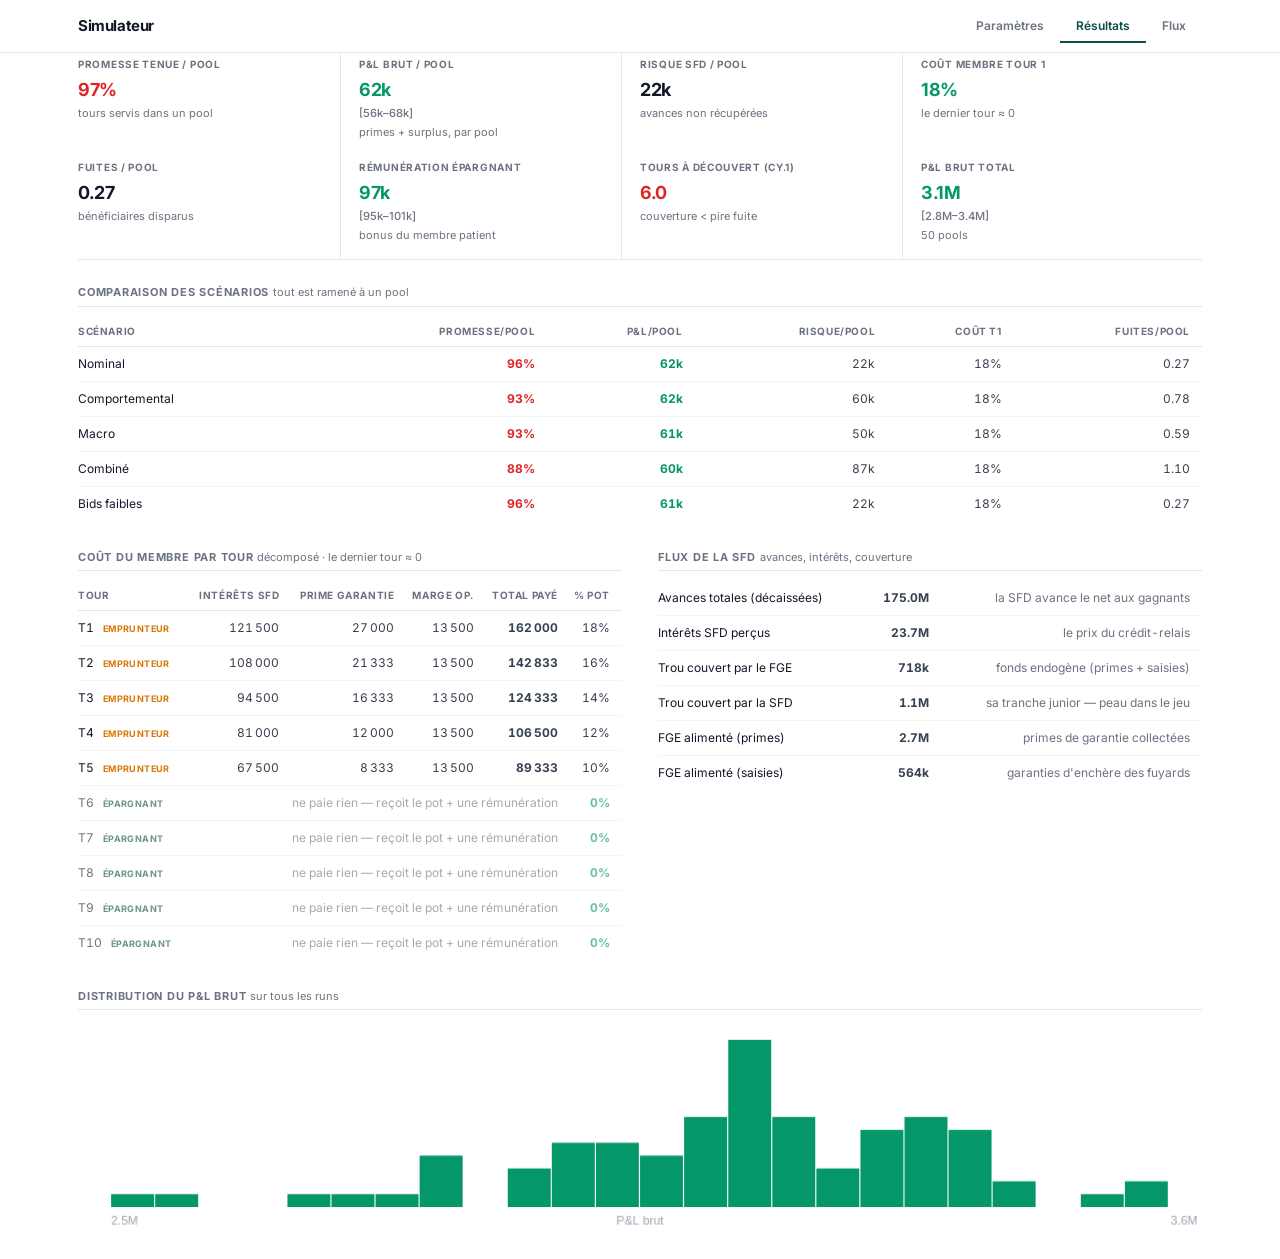
==== docs/index.html @ ab71aef8 "Filtre score cycle 1 : effet reel (reduction de fuite) + demo avec/sans Constat : le filtre par scor" ====
<!DOCTYPE html>
<html lang="fr">
<head>
<meta charset="UTF-8" />
<meta name="viewport" content="width=device-width, initial-scale=1.0" />
<title>Simulateur</title>
<link rel="stylesheet" href="styles.css" />
</head>
<body>

<nav class="topbar">
  <div class="wrap topbar-in">
    <div class="topbar-id">
      <span class="topbar-titre">Simulateur</span>
    </div>
    <div class="seg" id="ongletSeg">
      <button class="seg-btn active" data-onglet="parametres">Paramètres</button>
      <button class="seg-btn" data-onglet="resultats">Résultats</button>
      <button class="seg-btn" data-onglet="flux">Flux</button>
    </div>
  </div>
</nav>

<!-- ============ ONGLET PARAMÈTRES (tous les leviers + Lancer) ============ -->
<main id="vue-parametres">
  <section class="wrap">
    <div class="param-head">
      <div class="card preset-card">
        <div class="preset-row">
          <div>
            <h3>Scénario</h3>
            <div class="seg" id="presetSeg">
              <button class="seg-btn active" data-preset="nominal">Nominal</button>
              <button class="seg-btn" data-preset="comportemental">Stress comportemental</button>
              <button class="seg-btn" data-preset="macro">Stress macro</button>
              <button class="seg-btn" data-preset="combine">Combiné</button>
              <button class="seg-btn" data-preset="bids_faibles">Peu d'enchères</button>
            </div>
          </div>
          <div class="preset-actions">
            <label class="runs-label">Précision (runs) : <output id="o_runs"></output><input type="range" id="c_runs" min="40" max="300" step="40"></label>
            <div class="run-actions">
              <button id="btnRun" class="btn big">Lancer</button>
              <button id="btnReset" class="btn ghost">Défaut</button>
            </div>
            <span class="param-status" id="simStatus"></span>
          </div>
        </div>
      </div>
      <div id="paramGroupes" class="param-cols"></div>
    </div>
  </section>
</main>

<!-- ============ ONGLET RÉSULTATS (tous les chiffres + graphes) ============ -->
<main id="vue-resultats" hidden>
  <section class="wrap">
    <div class="kpi-grid" id="kpiGrid"></div>

    <div class="card">
      <h3>Comparaison des scénarios <span class="hint">tout est ramené à un pool</span></h3>
      <div id="tableauScen" class="table-wrap"></div>
    </div>

    <div class="grid2">
      <div class="card">
        <h3>Coût du membre par tour <span class="hint">décomposé · le dernier tour ≈ 0</span></h3>
        <div id="coutDecompo" class="table-wrap"></div>
      </div>
      <div class="card">
        <h3>Flux de la SFD <span class="hint">avances, intérêts, couverture</span></h3>
        <div id="fluxSfd" class="table-wrap"></div>
      </div>
    </div>

    <div class="card chart-card">
      <h3>Distribution du P&L brut <span class="hint">sur tous les runs</span></h3>
      <canvas id="pnlCanvas" width="1020" height="190"></canvas>
    </div>
  </section>
</main>

<!-- ============ ONGLET FLUX (déroulé des mouvements d'un pool) ============ -->
<main id="vue-flux" hidden>
  <section class="wrap">
    <div class="card chart-card">
      <h3>Pourquoi filtrer l'accès aux enchères au cycle 1</h3>
      <p class="flux-sub">Au premier cycle, le FGE part de zéro : une fuite précoce n'est presque pas couverte. Le <b>filtre par score</b> réserve les premiers tours aux meilleurs profils, qui fuient moins — on évite donc les fuites coûteuses tant que le fonds se constitue. Le graphe compare le <b>résiduel par pool</b> (perte non couverte) <b>avec</b> et <b>sans</b> filtre, à différents taux de fuite.</p>
      <canvas id="vulnCanvas" width="1020" height="220"></canvas>
      <div id="vulnLegende" class="vuln-legende"></div>
    </div>

    <div class="flux-head">
      <div>
        <h3 class="flux-titre">Déroulé d'un pool, tour par tour</h3>
        <p class="flux-sub" id="fluxResume"></p>
      </div>
      <button id="btnFluxReroll" class="btn ghost">Autre tirage</button>
    </div>
    <div id="fluxJournal"></div>
  </section>
</main>

<script type="module" src="app.js?v=20"></script>
</body>
</html>
---- docs/styles.css ----
@import url('https://fonts.googleapis.com/css2?family=Inter:wght@400;500;600;700&display=swap');
:root{
  --acc:#0f4c4a;--acc-dk:#0a3534;
  --ink:#111827;--muted:#6b7280;--line:#e5e7eb;--line-soft:#f3f4f6;
  --g300:#d1d5db;--g400:#9ca3af;--g500:#6b7280;--g600:#4b5563;--g700:#374151;
  --ok:#059669;--bad:#dc2626;--warn:#d97706;--canvas:#fafbfc;
}
*,*::before,*::after{box-sizing:border-box;margin:0;padding:0}
html{-webkit-font-smoothing:antialiased}
body{font-family:'Inter',-apple-system,BlinkMacSystemFont,system-ui,sans-serif;background:#fff;color:var(--ink);font-size:13px;line-height:1.5;min-height:100vh}
.wrap{max-width:1180px;margin:0 auto;padding:0 28px}
h1,h2,h3{line-height:1.2;font-weight:700}
a{color:var(--acc);text-decoration:none}a:hover{text-decoration:underline}
.num{font-variant-numeric:tabular-nums}
.hint{color:var(--muted);font-size:11px;font-weight:400;text-transform:none;letter-spacing:0}

/* ---- barre supérieure plate ---- */
.topbar{background:#fff;border-bottom:1px solid var(--line);position:sticky;top:0;z-index:60}
.topbar-in{display:flex;align-items:center;justify-content:space-between;gap:16px;height:52px}
.topbar-id{display:flex;align-items:baseline;gap:0}
.topbar-titre{font-size:15px;font-weight:700;letter-spacing:-.4px}

/* onglets = chips soulignés */
.seg{display:inline-flex;gap:0;align-items:flex-end}
.seg-btn{padding:8px 16px;border:none;border-bottom:2px solid transparent;background:none;font-size:12px;font-weight:600;color:var(--muted);cursor:pointer;font-family:inherit;white-space:nowrap;transition:color .15s;margin-bottom:-1px}
.seg-btn:hover{color:var(--g700)}
.seg-btn.active{color:var(--acc);border-bottom-color:var(--acc)}

section{padding:22px 28px}

/* ---- onglet Paramètres ---- */
.preset-row{display:flex;justify-content:space-between;align-items:flex-start;gap:32px;flex-wrap:wrap;padding-bottom:16px;border-bottom:1px solid var(--line);margin-bottom:18px}
.preset-row h3{font-size:10px;font-weight:700;color:var(--muted);text-transform:uppercase;letter-spacing:.07em;margin-bottom:8px}
.preset-actions{min-width:230px}
.runs-label{display:block;font-size:10px;font-weight:700;color:var(--muted);text-transform:uppercase;letter-spacing:.06em;margin-bottom:6px}
.runs-label output{font-weight:700;font-size:12px;color:var(--ink);margin-left:6px;font-variant-numeric:tabular-nums}
.runs-label input[type=range]{display:block;width:100%;accent-color:var(--acc);margin-top:4px}
.run-actions{display:flex;gap:18px;margin-top:14px}
.param-status{color:var(--muted);font-size:11px;display:block;margin-top:10px;min-height:14px}

.btn{display:inline-flex;align-items:center;padding:6px 0;border:none;background:none;font-size:12px;font-weight:700;cursor:pointer;font-family:inherit;line-height:1;border-bottom:2px solid transparent;transition:color .15s}
.btn.big{color:var(--acc);border-bottom-color:var(--acc)}
.btn.big:hover{color:var(--acc-dk);border-bottom-color:var(--acc-dk)}
.btn.ghost{color:var(--muted)}
.btn.ghost:hover{color:var(--ink)}

/* groupes de paramètres en deux colonnes, sans cartes */
.param-cols{column-count:2;column-gap:36px}
@media(max-width:820px){.param-cols{column-count:1}}
.param-groupe{break-inside:avoid;display:inline-block;width:100%;margin-bottom:22px}
.param-groupe>summary{cursor:pointer;list-style:none;display:flex;flex-direction:column;padding-bottom:6px;border-bottom:1px solid var(--line);margin-bottom:2px}
.param-groupe>summary::-webkit-details-marker{display:none}
.param-groupe>summary{font-size:10px;font-weight:700;color:var(--muted);text-transform:uppercase;letter-spacing:.07em}
.param-groupe>summary::after{content:'+';float:right;color:var(--g400);font-weight:700}
.param-groupe[open]>summary::after{content:'–'}
.grp-desc{color:var(--g500);font-size:11px;font-weight:400;text-transform:none;letter-spacing:0;margin-top:3px}
.param-row{display:grid;grid-template-columns:1fr 140px;gap:14px;align-items:center;padding:9px 0;border-bottom:1px solid var(--line-soft)}
.param-row .p-nom{font-weight:600;font-size:12px}
.param-row .p-desc{color:var(--muted);font-size:11px;margin-top:1px;line-height:1.35}
.p-ctrl{display:flex;align-items:center;gap:8px}
.p-ctrl input[type=range]{flex:1;accent-color:var(--acc);min-width:60px}
.p-val{font-weight:700;font-size:11px;text-align:right;min-width:42px;font-variant-numeric:tabular-nums}
.p-toggle{display:inline-flex;gap:12px}
.p-toggle button{border:none;background:none;padding:2px 0;font-size:11px;font-weight:600;color:var(--g400);cursor:pointer;font-family:inherit;border-bottom:2px solid transparent}
.p-toggle button.on{color:var(--acc);border-bottom-color:var(--acc)}

/* ---- onglet Résultats ---- */
/* KPI plats, séparés par des lignes verticales */
.kpi-grid{display:grid;grid-template-columns:repeat(4,1fr);gap:0;border-bottom:1px solid var(--line);margin-bottom:26px}
.kpi{padding:4px 18px 16px 0;border-right:1px solid var(--line);margin-right:18px}
.kpi:nth-child(4n){border-right:none;margin-right:0}
.kpi .lbl{font-size:10px;font-weight:700;color:var(--muted);text-transform:uppercase;letter-spacing:.07em;margin-bottom:4px}
.kpi .val{font-size:18px;font-weight:700;letter-spacing:-.3px;color:var(--ink)}
.kpi .val.ok{color:var(--ok)}.kpi .val.bad{color:var(--bad)}.kpi .val.brand{color:var(--ink)}
.kpi .val .pp{font-size:.62em;color:var(--muted);font-weight:500;display:block;margin-top:2px;letter-spacing:0}
.kpi small{color:var(--muted);font-size:11px;display:block;margin-top:2px}
@media(max-width:820px){.kpi-grid{grid-template-columns:repeat(2,1fr)}.kpi:nth-child(2n){border-right:none;margin-right:0}}

/* sections de résultats : titre plat + contenu, pas de carte */
.card{margin-bottom:30px}
.card>h3{font-size:11px;font-weight:700;color:var(--muted);text-transform:uppercase;letter-spacing:.07em;margin-bottom:10px;padding-bottom:6px;border-bottom:1px solid var(--line)}
.grid2{display:grid;grid-template-columns:1fr 1fr;gap:36px}
@media(max-width:820px){.grid2{grid-template-columns:1fr;gap:18px}}

/* tableaux plats */
.table-wrap{overflow-x:auto}
table.data{width:100%;border-collapse:collapse;font-size:12px}
table.data th{text-align:right;padding:7px 12px 7px 0;color:var(--muted);font-weight:700;font-size:10px;text-transform:uppercase;letter-spacing:.06em;border-bottom:1px solid var(--line);white-space:nowrap}
table.data th:first-child{text-align:left}
table.data td{padding:8px 12px 8px 0;text-align:right;border-bottom:1px solid var(--line-soft);color:var(--g700);font-variant-numeric:tabular-nums}
table.data td:first-child{text-align:left;color:var(--ink)}
table.data tbody tr:last-child td{border-bottom:none}
table.data td.muted{color:var(--muted)}
table.data td.g{color:var(--ok);font-weight:700}table.data td.r{color:var(--bad);font-weight:700}
table.data td.num{font-weight:600}
.tag-emp,.tag-ep{font-size:9px;padding:0 0 0 6px;font-weight:700;text-transform:uppercase;letter-spacing:.04em;vertical-align:middle}
.tag-emp{color:var(--warn)}
.tag-ep{color:var(--acc)}
.eparg-row{opacity:.6}

/* graphes : pas de fond coloré, juste le canvas */
.chart-card canvas{width:100%;height:auto;display:block;background:#fff}
.vuln-legende{display:flex;gap:18px;flex-wrap:wrap;align-items:center;color:var(--muted);font-size:11px;margin-top:12px}
.vuln-legende .lg{display:inline-flex;align-items:center;gap:6px}
.vuln-legende .sw{display:inline-block;width:12px;height:12px;border-radius:2px}
.vuln-legende .sw.line{height:3px}
.vuln-legende .lg-note{flex-basis:100%;color:var(--ink);font-size:11px;margin-top:2px}

/* ---- page Flux ---- */
.flux-head{display:flex;justify-content:space-between;align-items:flex-start;gap:24px;flex-wrap:wrap;padding-bottom:14px;border-bottom:1px solid var(--line);margin-bottom:18px}
.flux-titre{font-size:14px;font-weight:700}
.flux-sub{color:var(--muted);font-size:12px;max-width:760px;margin-top:4px}
.flux-cycle{font-size:10px;font-weight:700;color:var(--muted);text-transform:uppercase;letter-spacing:.08em;margin:22px 0 8px;padding-bottom:4px;border-bottom:1px solid var(--line)}
.flux-cycle:first-child{margin-top:0}
.flux-tour{padding:10px 0 12px;border-bottom:1px solid var(--line-soft)}
.flux-tour.a-fuite{background:#fef6f6;margin:0 -12px;padding:10px 12px 12px;border-radius:6px;border-bottom:none}
.flux-tour-hd{display:flex;align-items:baseline;gap:10px;flex-wrap:wrap;margin-bottom:6px}
.flux-t{font-weight:700;font-size:12px}
.flux-phase{font-size:9px;font-weight:700;text-transform:uppercase;letter-spacing:.05em;padding:1px 6px;border-radius:3px}
.flux-phase.ph-emp{background:#fdf0e3;color:var(--warn)}
.flux-phase.ph-ep{background:#e6f0ef;color:var(--acc)}
.flux-soldes{margin-left:auto;font-size:11px;color:var(--muted);font-variant-numeric:tabular-nums}
.flux-ligne{display:flex;align-items:baseline;gap:10px;padding:3px 0 3px 12px;font-size:12px}
.flux-acteur{flex:0 0 78px;font-size:10px;font-weight:700;text-transform:uppercase;letter-spacing:.03em;color:var(--muted)}
.flux-acteur.a-sfd{color:#1d4ed8}.flux-acteur.a-fge{color:var(--acc)}.flux-acteur.a-op{color:#7c3aed}
.flux-acteur.a-depot{color:var(--g600)}.flux-acteur.a-ep{color:#0891b2}.flux-acteur.a-mb{color:var(--g500)}
.flux-lib{flex:1;color:var(--g700)}
.flux-montant{font-weight:700;font-variant-numeric:tabular-nums;white-space:nowrap}
.flux-montant.pos{color:var(--ok)}.flux-montant.neg{color:var(--bad)}
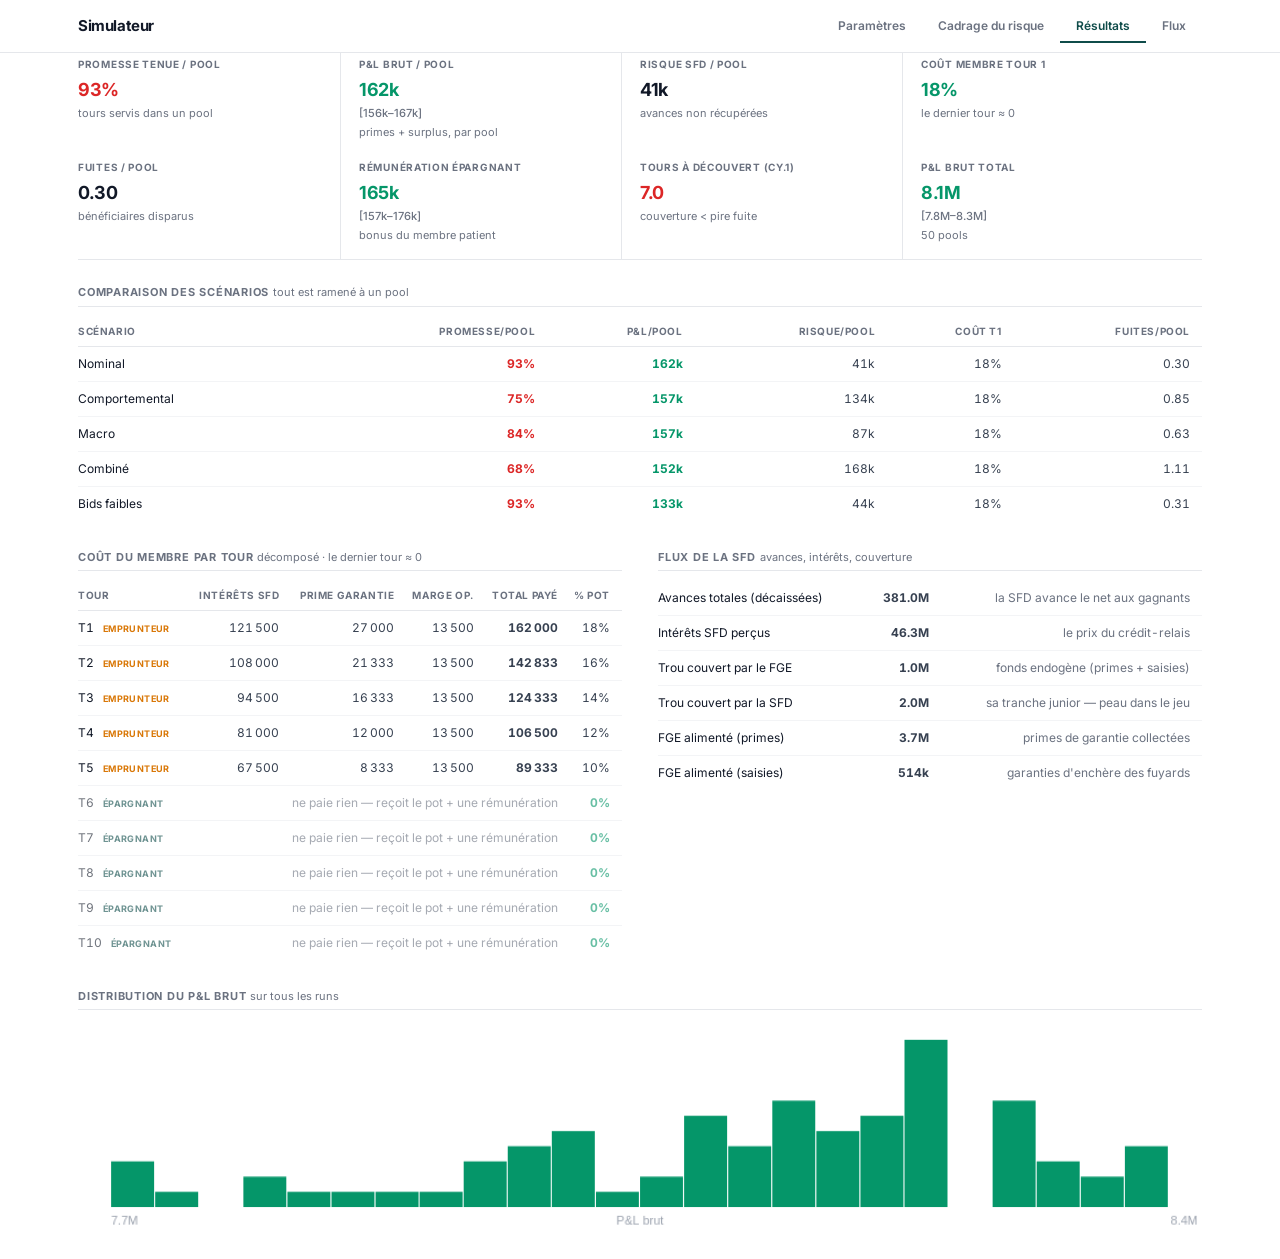
==== commit 0642584a: "Refonte risque : compte unifie, cap SFD en cotisations, page Cadrage du risque MOTEUR : - Tout le mo" ====
--- a/docs/index.html
+++ b/docs/index.html
@@ -15,6 +15,7 @@
     </div>
     <div class="seg" id="ongletSeg">
       <button class="seg-btn active" data-onglet="parametres">Paramètres</button>
+      <button class="seg-btn" data-onglet="cadrage">Cadrage du risque</button>
       <button class="seg-btn" data-onglet="resultats">Résultats</button>
       <button class="seg-btn" data-onglet="flux">Flux</button>
     </div>
@@ -48,6 +49,29 @@
         </div>
       </div>
       <div id="paramGroupes" class="param-cols"></div>
+    </div>
+  </section>
+</main>
+
+<!-- ============ ONGLET CADRAGE DU RISQUE (optimisation des paramètres) ============ -->
+<main id="vue-cadrage" hidden>
+  <section class="wrap">
+    <div class="card">
+      <h3>Cadrage du risque — paramètres soutenables</h3>
+      <p class="flux-sub">On fixe ce que la SFD accepte d'absorber (son skin in the game, en % du pot) et on cherche les paramètres de tontine soutenables : promesse maximale, sous la contrainte du <b>seuil d'usure UEMOA</b> (coût membre annualisé ≤ 24 %). Le calcul tourne par pool (Monte Carlo). On balaie la taille du pool (M), la part de profils sûrs et la durée.</p>
+      <div class="cadrage-ctrls" id="cadrageCtrls"></div>
+      <div class="run-actions"><button id="btnCadrage" class="btn big">Lancer le cadrage</button><span class="param-status" id="cadrageStatus"></span></div>
+    </div>
+
+    <div class="card chart-card">
+      <h3>Frontière : cap SFD demandé → promesse atteignable <span class="hint">meilleure config par niveau de cap</span></h3>
+      <canvas id="cadrageCanvas" width="1020" height="220"></canvas>
+      <div id="cadrageLegende" class="vuln-legende"></div>
+    </div>
+
+    <div class="card">
+      <h3>Configurations optimales <span class="hint">triées par promesse · usure respectée</span></h3>
+      <div id="cadrageTable" class="table-wrap"></div>
     </div>
   </section>
 </main>
--- a/docs/styles.css
+++ b/docs/styles.css
@@ -106,6 +106,15 @@
 .vuln-legende .sw.line{height:3px}
 .vuln-legende .lg-note{flex-basis:100%;color:var(--ink);font-size:11px;margin-top:2px}
 
+/* page Cadrage du risque */
+.cadrage-grid{display:flex;gap:18px;flex-wrap:wrap;margin:8px 0 4px}
+.cadrage-grid label{display:flex;flex-direction:column;gap:4px;font-size:10px;font-weight:700;color:var(--muted);text-transform:uppercase;letter-spacing:.05em}
+.cadrage-grid .cadrage-hint{font-weight:400;text-transform:none;letter-spacing:0;color:var(--g400);font-size:10px}
+.cadrage-grid select{font-family:inherit;font-size:12px;border:1px solid var(--line);border-radius:6px;padding:4px;color:var(--ink);background:#fff;min-width:120px}
+.cadrage-grid option{padding:2px 4px}
+.cadrage-note{color:var(--muted);font-size:11px;margin-top:8px}
+.cadrage-ctrls{margin-bottom:6px}
+
 /* ---- page Flux ---- */
 .flux-head{display:flex;justify-content:space-between;align-items:flex-start;gap:24px;flex-wrap:wrap;padding-bottom:14px;border-bottom:1px solid var(--line);margin-bottom:18px}
 .flux-titre{font-size:14px;font-weight:700}
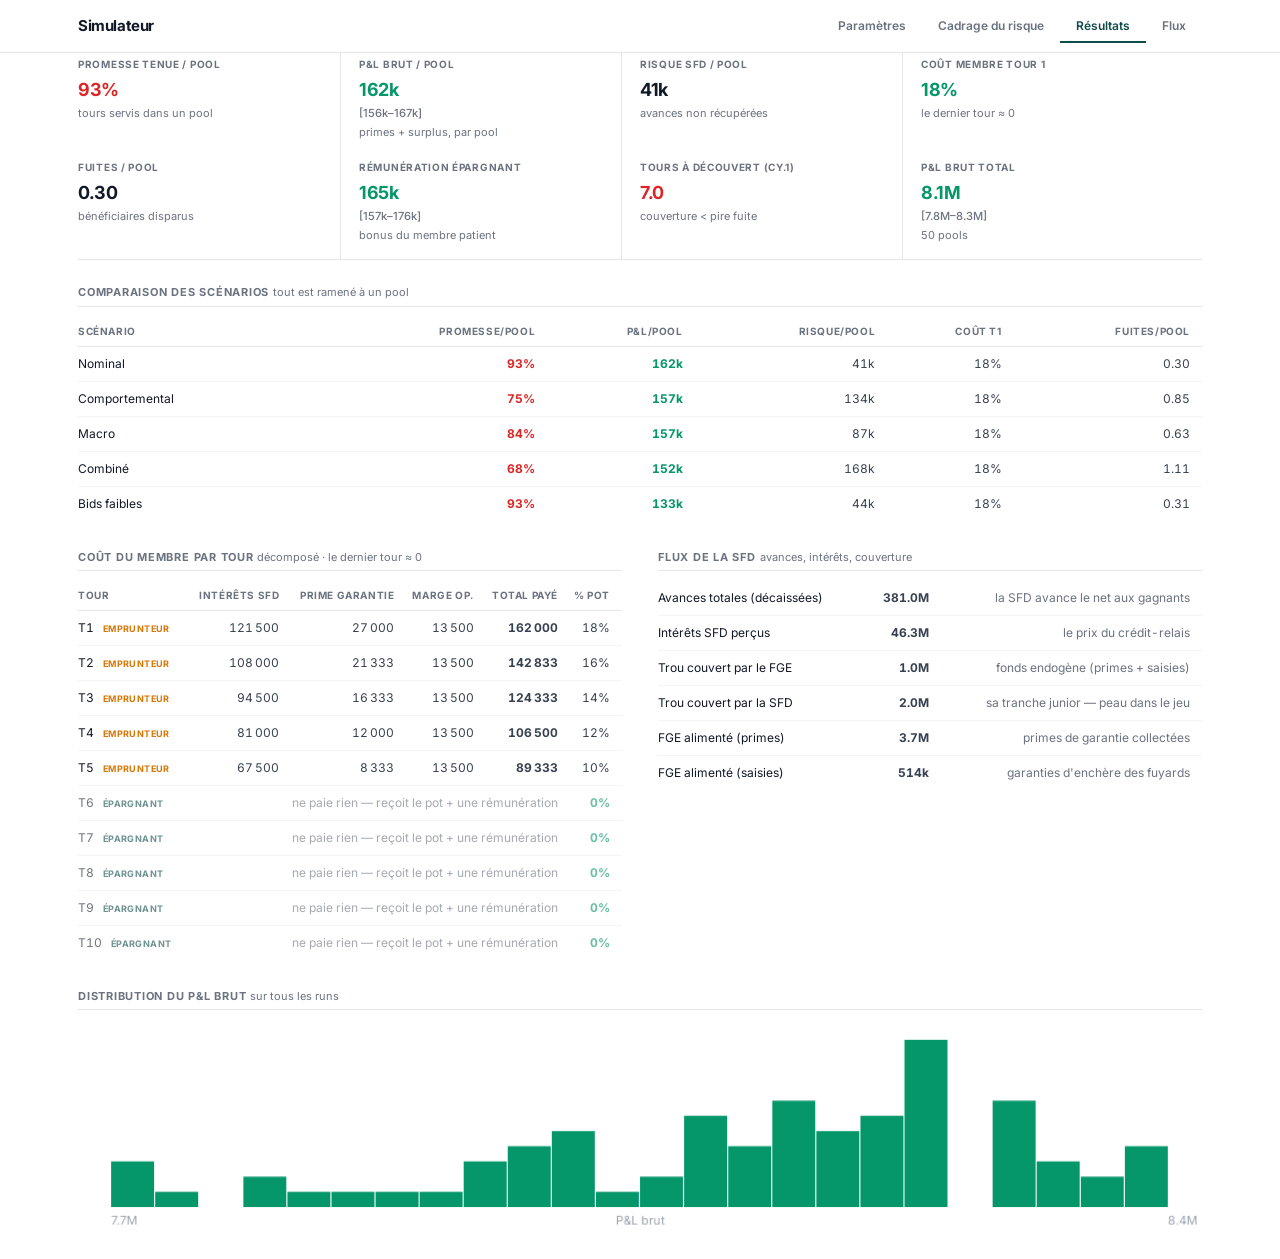
==== commit 257fdc48: "Reorg : Structure du cercle + lancement -> page Cadrage du risque - La page Paramètres ne garde que " ====
--- a/docs/index.html
+++ b/docs/index.html
@@ -22,38 +22,15 @@
   </div>
 </nav>
 
-<!-- ============ ONGLET PARAMÈTRES (tous les leviers + Lancer) ============ -->
+<!-- ============ ONGLET PARAMÈTRES (comportement, stress, profils, couverture) ============ -->
 <main id="vue-parametres">
   <section class="wrap">
-    <div class="param-head">
-      <div class="card preset-card">
-        <div class="preset-row">
-          <div>
-            <h3>Scénario</h3>
-            <div class="seg" id="presetSeg">
-              <button class="seg-btn active" data-preset="nominal">Nominal</button>
-              <button class="seg-btn" data-preset="comportemental">Stress comportemental</button>
-              <button class="seg-btn" data-preset="macro">Stress macro</button>
-              <button class="seg-btn" data-preset="combine">Combiné</button>
-              <button class="seg-btn" data-preset="bids_faibles">Peu d'enchères</button>
-            </div>
-          </div>
-          <div class="preset-actions">
-            <label class="runs-label">Précision (runs) : <output id="o_runs"></output><input type="range" id="c_runs" min="40" max="300" step="40"></label>
-            <div class="run-actions">
-              <button id="btnRun" class="btn big">Lancer</button>
-              <button id="btnReset" class="btn ghost">Défaut</button>
-            </div>
-            <span class="param-status" id="simStatus"></span>
-          </div>
-        </div>
-      </div>
-      <div id="paramGroupes" class="param-cols"></div>
-    </div>
+    <p class="flux-sub" style="margin-bottom:14px">Les leviers de comportement, de stress et de couverture. La structure du cercle (taille, cotisation, durée) et le lancement se règlent dans l'onglet <b>Cadrage du risque</b>.</p>
+    <div id="paramGroupes" class="param-cols"></div>
   </section>
 </main>
 
-<!-- ============ ONGLET CADRAGE DU RISQUE (optimisation des paramètres) ============ -->
+<!-- ============ ONGLET CADRAGE DU RISQUE (structure + optimisation + lancement) ============ -->
 <main id="vue-cadrage" hidden>
   <section class="wrap">
     <div class="card">
@@ -72,6 +49,32 @@
     <div class="card">
       <h3>Configurations optimales <span class="hint">triées par promesse · usure respectée</span></h3>
       <div id="cadrageTable" class="table-wrap"></div>
+    </div>
+
+    <!-- structure retenue + lancement de la simulation détaillée -->
+    <div class="card">
+      <h3>Structure retenue & lancement <span class="hint">réglez puis lancez pour voir les résultats détaillés</span></h3>
+      <div id="paramStructure" class="param-cols"></div>
+      <div class="preset-row" style="margin-top:14px">
+        <div>
+          <h3>Scénario</h3>
+          <div class="seg" id="presetSeg">
+            <button class="seg-btn active" data-preset="nominal">Nominal</button>
+            <button class="seg-btn" data-preset="comportemental">Stress comportemental</button>
+            <button class="seg-btn" data-preset="macro">Stress macro</button>
+            <button class="seg-btn" data-preset="combine">Combiné</button>
+            <button class="seg-btn" data-preset="bids_faibles">Peu d'enchères</button>
+          </div>
+        </div>
+        <div class="preset-actions">
+          <label class="runs-label">Précision (runs) : <output id="o_runs"></output><input type="range" id="c_runs" min="40" max="300" step="40"></label>
+          <div class="run-actions">
+            <button id="btnRun" class="btn big">Lancer la simulation</button>
+            <button id="btnReset" class="btn ghost">Défaut</button>
+          </div>
+          <span class="param-status" id="simStatus"></span>
+        </div>
+      </div>
     </div>
   </section>
 </main>
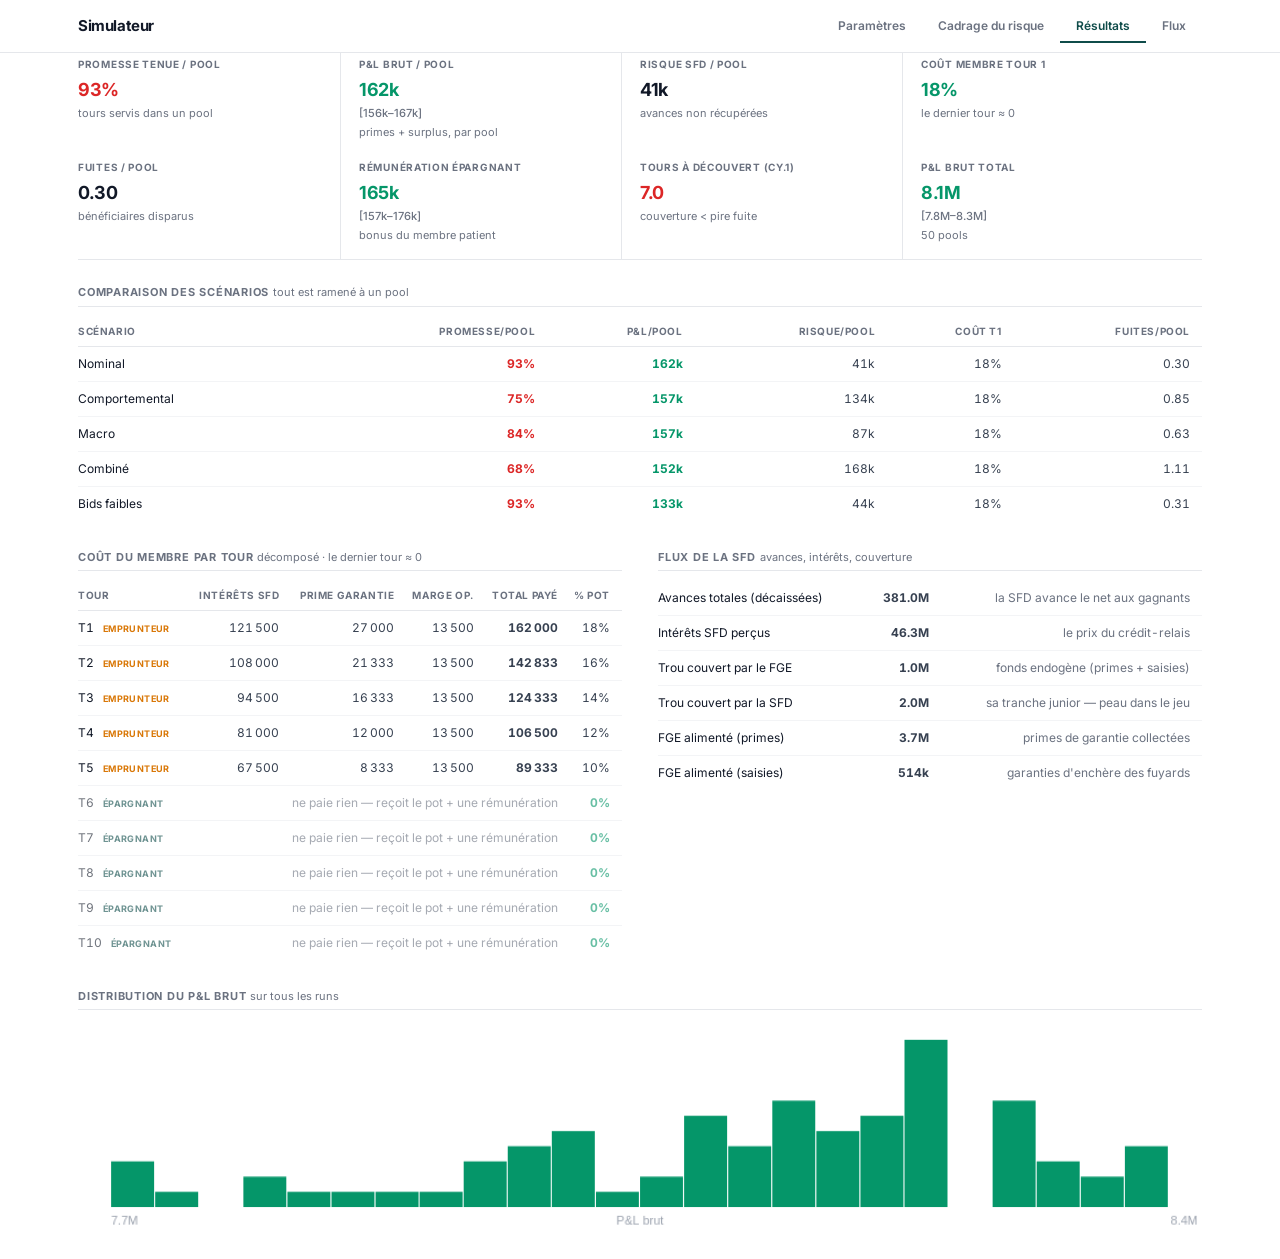
==== commit c20f7141: "Page Cadrage : vrai optimiseur multi-leviers à bandes min-max - Chaque levier (cap SFD, M, durée, pa" ====
--- a/docs/index.html
+++ b/docs/index.html
@@ -34,20 +34,30 @@
 <main id="vue-cadrage" hidden>
   <section class="wrap">
     <div class="card">
-      <h3>Cadrage du risque — paramètres soutenables</h3>
-      <p class="flux-sub">On fixe ce que la SFD accepte d'absorber (son skin in the game, en % du pot) et on cherche les paramètres de tontine soutenables : promesse maximale, sous la contrainte du <b>seuil d'usure UEMOA</b> (coût membre annualisé ≤ 24 %). Le calcul tourne par pool (Monte Carlo). On balaie la taille du pool (M), la part de profils sûrs et la durée.</p>
-      <div class="cadrage-ctrls" id="cadrageCtrls"></div>
-      <div class="run-actions"><button id="btnCadrage" class="btn big">Lancer le cadrage</button><span class="param-status" id="cadrageStatus"></span></div>
+      <h3>Cadrage du risque — optimisation</h3>
+      <p class="flux-sub">Définissez une <b>plage</b> à explorer pour chaque levier (min–max). L'optimiseur balaie toutes les combinaisons (Monte Carlo, par pool) et cherche celles qui <b>respectent le cap SFD</b> et le <b>seuil d'usure UEMOA</b> (≤ 24 %). Il en ressort la meilleure structure (M, cotisation, durée, profils) et la promesse atteinte — et, pour une promesse cible, le cap minimal nécessaire.</p>
+      <div id="cadrageBandes" class="cadrage-bandes"></div>
+      <div class="run-actions"><button id="btnCadrage" class="btn big">Lancer l'optimisation</button><button id="btnCadrageReset" class="btn ghost">Plages par défaut</button><span class="param-status" id="cadrageStatus"></span></div>
+    </div>
+
+    <div class="card" id="cadrageGagnanteCard" hidden>
+      <h3>Meilleure configuration <span class="hint">promesse maximale sous contraintes</span></h3>
+      <div id="cadrageGagnante" class="cadrage-gagnante"></div>
+      <div class="cadrage-cible">
+        <label>Promesse cible : <output id="cibleOut">95%</output>
+          <input type="range" id="cibleSlider" min="0.80" max="1" step="0.01" value="0.95"></label>
+        <div id="cadrageCible" class="cadrage-cible-res"></div>
+      </div>
     </div>
 
     <div class="card chart-card">
-      <h3>Frontière : cap SFD demandé → promesse atteignable <span class="hint">meilleure config par niveau de cap</span></h3>
+      <h3>Frontière : cap SFD → promesse atteignable <span class="hint">meilleure config par niveau de cap</span></h3>
       <canvas id="cadrageCanvas" width="1020" height="220"></canvas>
       <div id="cadrageLegende" class="vuln-legende"></div>
     </div>
 
     <div class="card">
-      <h3>Configurations optimales <span class="hint">triées par promesse · usure respectée</span></h3>
+      <h3>Configurations explorées <span class="hint">top 12 · usure respectée</span></h3>
       <div id="cadrageTable" class="table-wrap"></div>
     </div>
 
--- a/docs/styles.css
+++ b/docs/styles.css
@@ -106,14 +106,34 @@
 .vuln-legende .sw.line{height:3px}
 .vuln-legende .lg-note{flex-basis:100%;color:var(--ink);font-size:11px;margin-top:2px}
 
-/* page Cadrage du risque */
-.cadrage-grid{display:flex;gap:18px;flex-wrap:wrap;margin:8px 0 4px}
-.cadrage-grid label{display:flex;flex-direction:column;gap:4px;font-size:10px;font-weight:700;color:var(--muted);text-transform:uppercase;letter-spacing:.05em}
-.cadrage-grid .cadrage-hint{font-weight:400;text-transform:none;letter-spacing:0;color:var(--g400);font-size:10px}
-.cadrage-grid select{font-family:inherit;font-size:12px;border:1px solid var(--line);border-radius:6px;padding:4px;color:var(--ink);background:#fff;min-width:120px}
-.cadrage-grid option{padding:2px 4px}
-.cadrage-note{color:var(--muted);font-size:11px;margin-top:8px}
-.cadrage-ctrls{margin-bottom:6px}
+/* page Cadrage du risque — bandes min–max (double curseur) */
+.cadrage-bandes{display:grid;grid-template-columns:1fr 1fr;gap:14px 36px;margin:6px 0 14px}
+@media(max-width:820px){.cadrage-bandes{grid-template-columns:1fr}}
+.bande-tete{display:flex;align-items:baseline;gap:8px;margin-bottom:6px}
+.bande-nom{font-size:12px;font-weight:600;color:var(--ink)}
+.bande-hint{font-size:10px;color:var(--g400)}
+.bande-val{margin-left:auto;font-size:11px;font-weight:700;color:var(--acc);font-variant-numeric:tabular-nums}
+.bande-rail{position:relative;height:22px}
+.bande-rail input[type=range]{position:absolute;top:0;left:0;width:100%;margin:0;background:none;pointer-events:none;-webkit-appearance:none;appearance:none;height:22px}
+.bande-rail input[type=range]::-webkit-slider-runnable-track{height:3px;background:var(--line);border-radius:2px}
+.bande-rail input[type=range]::-moz-range-track{height:3px;background:var(--line);border-radius:2px}
+.bande-rail input[type=range]::-webkit-slider-thumb{-webkit-appearance:none;pointer-events:auto;width:14px;height:14px;border-radius:50%;background:var(--acc);border:2px solid #fff;box-shadow:0 0 0 1px var(--acc);margin-top:-6px;cursor:pointer}
+.bande-rail input[type=range]::-moz-range-thumb{pointer-events:auto;width:14px;height:14px;border-radius:50%;background:var(--acc);border:2px solid #fff;cursor:pointer}
+
+/* encart meilleure config + lecture inverse */
+.cadrage-gagnante,.cadrage-cible-res{margin-top:4px}
+.cfg-titre{font-size:11px;font-weight:700;color:var(--muted);text-transform:uppercase;letter-spacing:.06em;margin-bottom:8px}
+.cfg-grid{display:grid;grid-template-columns:repeat(6,1fr);gap:0;border-top:1px solid var(--line)}
+@media(max-width:820px){.cfg-grid{grid-template-columns:repeat(3,1fr)}}
+.cfg-kpi{padding:8px 14px 8px 0;border-right:1px solid var(--line);margin-right:14px}
+.cfg-kpi:last-child{border-right:none}
+.cfg-kpi .lbl{display:block;font-size:10px;font-weight:700;color:var(--muted);text-transform:uppercase;letter-spacing:.05em}
+.cfg-kpi .val{font-size:16px;font-weight:700;color:var(--ink)}
+.cfg-kpi .val.ok{color:var(--ok)}.cfg-kpi .val.bad{color:var(--bad)}
+.cadrage-cible{margin-top:18px;padding-top:14px;border-top:1px solid var(--line)}
+.cadrage-cible>label{display:block;font-size:10px;font-weight:700;color:var(--muted);text-transform:uppercase;letter-spacing:.05em;margin-bottom:8px}
+.cadrage-cible output{color:var(--acc);font-size:12px;margin-left:6px}
+.cadrage-cible input[type=range]{width:100%;max-width:320px;accent-color:var(--acc);display:block;margin-top:4px}
 
 /* ---- page Flux ---- */
 .flux-head{display:flex;justify-content:space-between;align-items:flex-start;gap:24px;flex-wrap:wrap;padding-bottom:14px;border-bottom:1px solid var(--line);margin-bottom:18px}
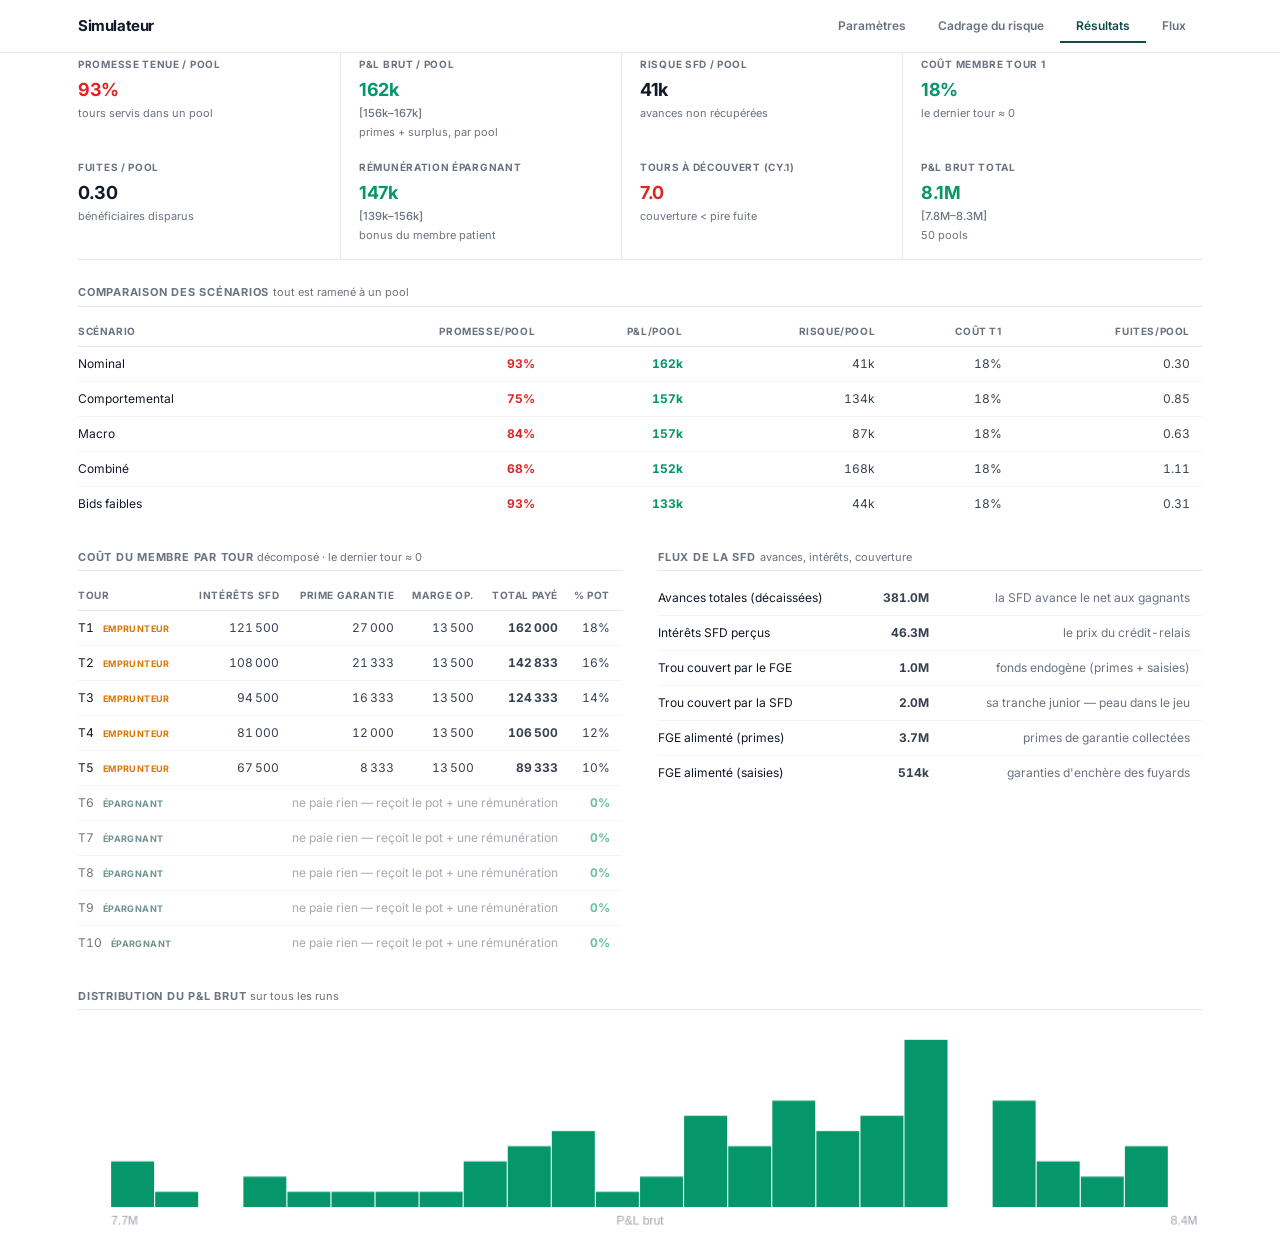
==== commit f07de427: "Cadrage : objectif = minimiser la perte seche (residuel) a promesse cible tenue - Le cap SFD (15% du" ====
--- a/docs/index.html
+++ b/docs/index.html
@@ -41,7 +41,7 @@
     </div>
 
     <div class="card" id="cadrageGagnanteCard" hidden>
-      <h3>Meilleure configuration <span class="hint">promesse maximale sous contraintes</span></h3>
+      <h3>Configuration optimale <span class="hint">perte sèche minimale, à promesse cible tenue</span></h3>
       <div id="cadrageGagnante" class="cadrage-gagnante"></div>
       <div class="cadrage-cible">
         <label>Promesse cible : <output id="cibleOut">95%</output>
@@ -57,7 +57,7 @@
     </div>
 
     <div class="card">
-      <h3>Configurations explorées <span class="hint">top 12 · usure respectée</span></h3>
+      <h3>Configurations explorées <span class="hint">top 12 par perte sèche · usure respectée</span></h3>
       <div id="cadrageTable" class="table-wrap"></div>
     </div>
 
--- a/docs/styles.css
+++ b/docs/styles.css
@@ -123,8 +123,8 @@
 /* encart meilleure config + lecture inverse */
 .cadrage-gagnante,.cadrage-cible-res{margin-top:4px}
 .cfg-titre{font-size:11px;font-weight:700;color:var(--muted);text-transform:uppercase;letter-spacing:.06em;margin-bottom:8px}
-.cfg-grid{display:grid;grid-template-columns:repeat(6,1fr);gap:0;border-top:1px solid var(--line)}
-@media(max-width:820px){.cfg-grid{grid-template-columns:repeat(3,1fr)}}
+.cfg-grid{display:grid;grid-template-columns:repeat(8,1fr);gap:0;border-top:1px solid var(--line)}
+@media(max-width:820px){.cfg-grid{grid-template-columns:repeat(4,1fr)}}
 .cfg-kpi{padding:8px 14px 8px 0;border-right:1px solid var(--line);margin-right:14px}
 .cfg-kpi:last-child{border-right:none}
 .cfg-kpi .lbl{display:block;font-size:10px;font-weight:700;color:var(--muted);text-transform:uppercase;letter-spacing:.05em}
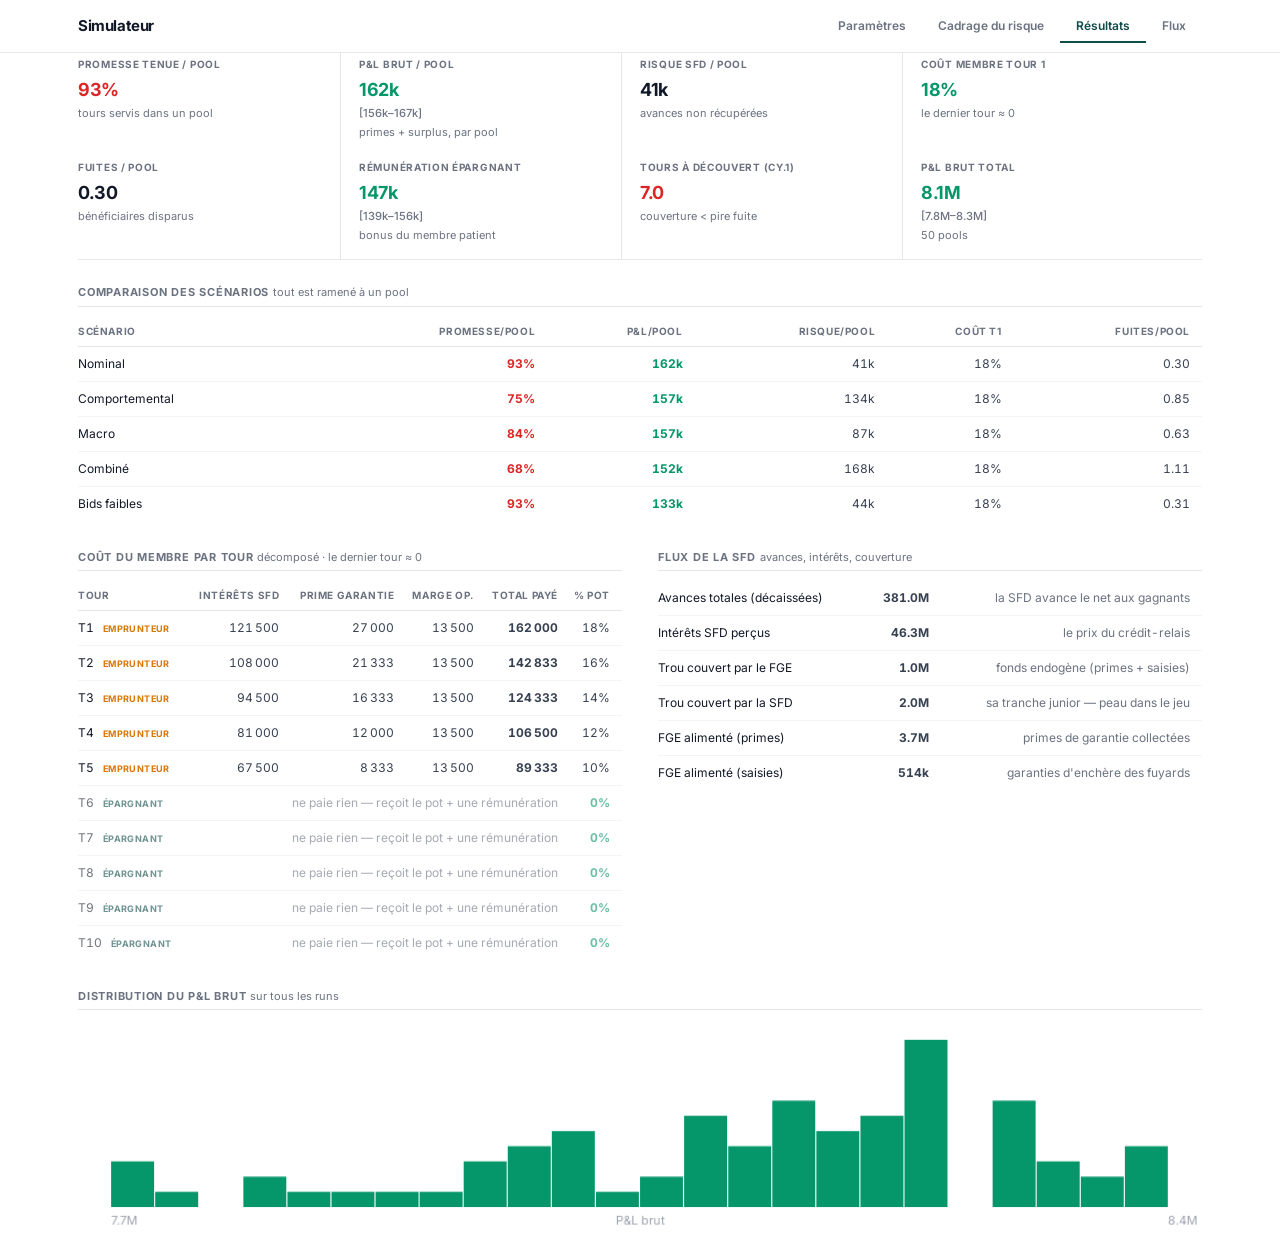
==== commit d31818b7: "Cadrage : lecture inversee (resoudre un levier) + tableau croise c x M - Selecteur 'resoudre pour : " ====
--- a/docs/index.html
+++ b/docs/index.html
@@ -50,10 +50,22 @@
       </div>
     </div>
 
-    <div class="card chart-card">
-      <h3>Frontière : cap SFD → promesse atteignable <span class="hint">meilleure config par niveau de cap</span></h3>
-      <canvas id="cadrageCanvas" width="1020" height="220"></canvas>
-      <div id="cadrageLegende" class="vuln-legende"></div>
+    <!-- LECTURE INVERSÉE : on fixe 2 leviers, l'optimiseur résout le 3e -->
+    <div class="card" id="cadrageResoudreCard" hidden>
+      <h3>Résoudre un levier <span class="hint">fixez les autres, on calcule l'optimal</span></h3>
+      <div class="resoudre-ctrls">
+        <label>Résoudre pour
+          <select id="res_levier"><option value="cs">Cotisation (c)</option><option value="Ms">Taille (M)</option><option value="durees">Durée</option></select></label>
+        <label>Taille M <span id="res_M_wrap"><input type="range" id="res_M" min="4" max="20" step="1" value="10"><output id="res_M_out">10</output></span></label>
+        <label>Cotisation <span id="res_c_wrap"><input type="range" id="res_c" min="1" max="100000" step="1" value="25000"><output id="res_c_out">25k</output></span></label>
+        <label>Durée <span id="res_d_wrap"><input type="range" id="res_d" min="1" max="4" step="1" value="2"><output id="res_d_out">2</output></span></label>
+      </div>
+      <div id="cadrageResoudre" class="cadrage-gagnante"></div>
+    </div>
+
+    <div class="card">
+      <h3>Tableau croisé c × M <span class="hint">promesse par couple, au cap choisi · grisé = usure dépassée</span></h3>
+      <div id="cadrageCroise" class="table-wrap"></div>
     </div>
 
     <div class="card">
--- a/docs/styles.css
+++ b/docs/styles.css
@@ -135,6 +135,23 @@
 .cadrage-cible output{color:var(--acc);font-size:12px;margin-left:6px}
 .cadrage-cible input[type=range]{width:100%;max-width:320px;accent-color:var(--acc);display:block;margin-top:4px}
 
+/* lecture inversée (résoudre un levier) */
+.resoudre-ctrls{display:flex;gap:24px;flex-wrap:wrap;align-items:flex-end;margin-bottom:14px}
+.resoudre-ctrls label{display:flex;flex-direction:column;gap:4px;font-size:10px;font-weight:700;color:var(--muted);text-transform:uppercase;letter-spacing:.05em}
+.resoudre-ctrls select{font-family:inherit;font-size:12px;border:1px solid var(--line);border-radius:6px;padding:5px;background:#fff;color:var(--ink)}
+.resoudre-ctrls input[type=range]{accent-color:var(--acc);vertical-align:middle;width:120px}
+.resoudre-ctrls output{font-weight:700;font-size:12px;color:var(--acc);margin-left:6px;font-variant-numeric:tabular-nums}
+.resoudre-reponse{font-size:14px;margin-bottom:10px}.resoudre-reponse b{color:var(--acc)}
+
+/* tableau croisé c × M */
+table.croise{font-size:12px}
+table.croise th{text-align:center;padding:6px 10px;font-size:10px}
+table.croise th:first-child,table.croise td:first-child{text-align:left;color:var(--muted);font-weight:700;font-variant-numeric:tabular-nums}
+table.croise td{text-align:center;padding:0}
+table.croise td.cx{font-weight:700;font-variant-numeric:tabular-nums;color:#fff;cursor:default}
+.cx-ok{background:#059669}.cx-moy{background:#f59e0b}.cx-bas{background:#dc2626}
+.cx-gris{background:var(--line-soft);color:var(--g400);font-weight:400}
+
 /* ---- page Flux ---- */
 .flux-head{display:flex;justify-content:space-between;align-items:flex-start;gap:24px;flex-wrap:wrap;padding-bottom:14px;border-bottom:1px solid var(--line);margin-bottom:18px}
 .flux-titre{font-size:14px;font-weight:700}
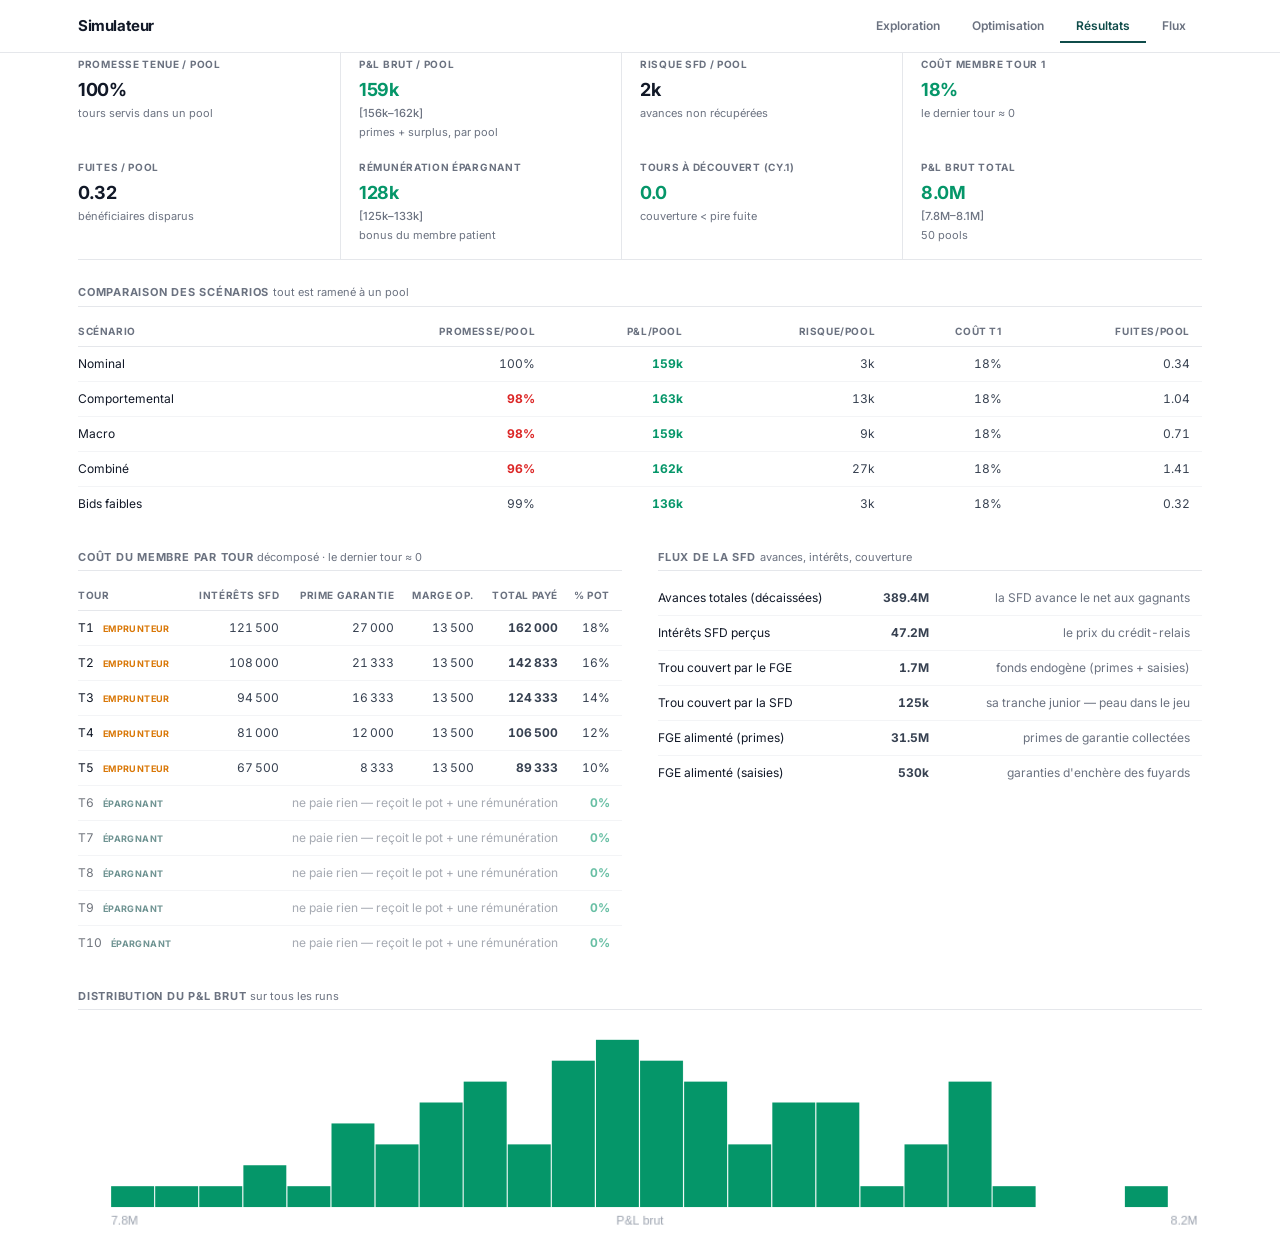
==== commit d174f833: "UI deux modes : Exploration (manuel + garde-fous) + Optimisation (par segment) + pont MOTEUR (deja e" ====
--- a/docs/index.html
+++ b/docs/index.html
@@ -14,70 +14,27 @@
       <span class="topbar-titre">Simulateur</span>
     </div>
     <div class="seg" id="ongletSeg">
-      <button class="seg-btn active" data-onglet="parametres">Paramètres</button>
-      <button class="seg-btn" data-onglet="cadrage">Cadrage du risque</button>
+      <button class="seg-btn active" data-onglet="parametres">Exploration</button>
+      <button class="seg-btn" data-onglet="cadrage">Optimisation</button>
       <button class="seg-btn" data-onglet="resultats">Résultats</button>
       <button class="seg-btn" data-onglet="flux">Flux</button>
     </div>
   </div>
 </nav>
 
-<!-- ============ ONGLET PARAMÈTRES (comportement, stress, profils, couverture) ============ -->
+<!-- ============ ONGLET EXPLORATION (tous les leviers libres + lancement) ============ -->
 <main id="vue-parametres">
   <section class="wrap">
-    <p class="flux-sub" style="margin-bottom:14px">Les leviers de comportement, de stress et de couverture. La structure du cercle (taille, cotisation, durée) et le lancement se règlent dans l'onglet <b>Cadrage du risque</b>.</p>
+    <div id="exploBandeau" class="explo-bandeau" hidden>
+      <span id="exploBandeauTxt"></span>
+      <button id="exploBandeauX" class="explo-bandeau-x" title="Fermer">×</button>
+    </div>
+    <p class="flux-sub" style="margin-bottom:14px">Réglez librement chaque levier (structure, comportement, stress, couverture), puis lancez la simulation. Tous les paramètres sont des entrées libres — pour une recherche automatique de la meilleure structure par segment, voyez l'onglet <b>Optimisation</b>.</p>
     <div id="paramGroupes" class="param-cols"></div>
-  </section>
-</main>
 
-<!-- ============ ONGLET CADRAGE DU RISQUE (structure + optimisation + lancement) ============ -->
-<main id="vue-cadrage" hidden>
-  <section class="wrap">
-    <div class="card">
-      <h3>Cadrage du risque — optimisation</h3>
-      <p class="flux-sub">Définissez une <b>plage</b> à explorer pour chaque levier (min–max). L'optimiseur balaie toutes les combinaisons (Monte Carlo, par pool) et cherche celles qui <b>respectent le cap SFD</b> et le <b>seuil d'usure UEMOA</b> (≤ 24 %). Il en ressort la meilleure structure (M, cotisation, durée, profils) et la promesse atteinte — et, pour une promesse cible, le cap minimal nécessaire.</p>
-      <div id="cadrageBandes" class="cadrage-bandes"></div>
-      <div class="run-actions"><button id="btnCadrage" class="btn big">Lancer l'optimisation</button><button id="btnCadrageReset" class="btn ghost">Plages par défaut</button><span class="param-status" id="cadrageStatus"></span></div>
-    </div>
-
-    <div class="card" id="cadrageGagnanteCard" hidden>
-      <h3>Configuration optimale <span class="hint">perte sèche minimale, à promesse cible tenue</span></h3>
-      <div id="cadrageGagnante" class="cadrage-gagnante"></div>
-      <div class="cadrage-cible">
-        <label>Promesse cible : <output id="cibleOut">95%</output>
-          <input type="range" id="cibleSlider" min="0.80" max="1" step="0.01" value="0.95"></label>
-        <div id="cadrageCible" class="cadrage-cible-res"></div>
-      </div>
-    </div>
-
-    <!-- LECTURE INVERSÉE : on fixe 2 leviers, l'optimiseur résout le 3e -->
-    <div class="card" id="cadrageResoudreCard" hidden>
-      <h3>Résoudre un levier <span class="hint">fixez les autres, on calcule l'optimal</span></h3>
-      <div class="resoudre-ctrls">
-        <label>Résoudre pour
-          <select id="res_levier"><option value="cs">Cotisation (c)</option><option value="Ms">Taille (M)</option><option value="durees">Durée</option></select></label>
-        <label>Taille M <span id="res_M_wrap"><input type="range" id="res_M" min="4" max="20" step="1" value="10"><output id="res_M_out">10</output></span></label>
-        <label>Cotisation <span id="res_c_wrap"><input type="range" id="res_c" min="1" max="100000" step="1" value="25000"><output id="res_c_out">25k</output></span></label>
-        <label>Durée <span id="res_d_wrap"><input type="range" id="res_d" min="1" max="4" step="1" value="2"><output id="res_d_out">2</output></span></label>
-      </div>
-      <div id="cadrageResoudre" class="cadrage-gagnante"></div>
-    </div>
-
-    <div class="card">
-      <h3>Tableau croisé c × M <span class="hint">promesse par couple, au cap choisi · grisé = usure dépassée</span></h3>
-      <div id="cadrageCroise" class="table-wrap"></div>
-    </div>
-
-    <div class="card">
-      <h3>Configurations explorées <span class="hint">top 12 par perte sèche · usure respectée</span></h3>
-      <div id="cadrageTable" class="table-wrap"></div>
-    </div>
-
-    <!-- structure retenue + lancement de la simulation détaillée -->
-    <div class="card">
-      <h3>Structure retenue & lancement <span class="hint">réglez puis lancez pour voir les résultats détaillés</span></h3>
-      <div id="paramStructure" class="param-cols"></div>
-      <div class="preset-row" style="margin-top:14px">
+    <div class="card" style="margin-top:24px">
+      <h3>Lancement <span class="hint">choisissez un scénario de stress, réglez la précision, puis lancez</span></h3>
+      <div class="preset-row" style="margin-top:4px">
         <div>
           <h3>Scénario</h3>
           <div class="seg" id="presetSeg">
@@ -97,7 +54,25 @@
           <span class="param-status" id="simStatus"></span>
         </div>
       </div>
+      <div id="exploGardeFous" class="garde-fous" hidden></div>
     </div>
+  </section>
+</main>
+
+<!-- ============ ONGLET OPTIMISATION (recherche de la config optimale par segment) ============ -->
+<main id="vue-cadrage" hidden>
+  <section class="wrap">
+    <div class="card">
+      <h3>Optimisation par segment</h3>
+      <p class="flux-sub">Pour chaque <b>segment</b> de population (caractérisé par son taux de fuite), l'optimiseur balaie une grille de structures (taille M, décalage x, durée, sévérité du scoring) et retient celle qui <b>maximise le P&amp;L net par pool</b> sous les contraintes : promesse ≥ 99 %, usure ≤ 24 %, perte résiduelle / pot ≤ 0,5 %. Il calcule aussi la <b>robustesse</b> (taux de fuite de rupture, marge de sécurité) et propose une config <b>recommandée</b> (marge ≥ 50 %). Optimisez un segment à la fois (≈ 15 s chacun).</p>
+    </div>
+
+    <details class="card opt-espace">
+      <summary>Espace de recherche &amp; paramètres SFD <span class="hint">optionnel — sinon valeurs par défaut du moteur</span></summary>
+      <div id="optEspace" class="opt-espace-grid"></div>
+    </details>
+
+    <div id="segCards" class="seg-cards"></div>
   </section>
 </main>
 
--- a/docs/styles.css
+++ b/docs/styles.css
@@ -105,6 +105,55 @@
 .vuln-legende .sw{display:inline-block;width:12px;height:12px;border-radius:2px}
 .vuln-legende .sw.line{height:3px}
 .vuln-legende .lg-note{flex-basis:100%;color:var(--ink);font-size:11px;margin-top:2px}
+
+/* ---- MODE 1 : bandeau « config issue de l'optimisation » + garde-fous ---- */
+.explo-bandeau{display:flex;align-items:center;gap:12px;background:#e6f0ef;border-left:3px solid var(--acc);padding:9px 14px;border-radius:4px;margin-bottom:16px;font-size:12px;color:var(--g700)}
+.explo-bandeau b{color:var(--acc)}
+.explo-bandeau-x{margin-left:auto;border:none;background:none;font-size:16px;line-height:1;color:var(--g400);cursor:pointer;font-family:inherit;padding:0 2px}
+.explo-bandeau-x:hover{color:var(--ink)}
+.garde-fous{margin-top:14px;border-top:1px solid var(--line);padding-top:12px}
+.gf-titre{font-size:10px;font-weight:700;color:var(--warn);text-transform:uppercase;letter-spacing:.06em;margin-bottom:8px}
+.gf-item{display:flex;flex-direction:column;gap:1px;padding:7px 12px;border-left:3px solid var(--warn);background:#fff8ef;border-radius:3px;margin-bottom:6px}
+.gf-item.gf-bad{border-left-color:var(--bad);background:#fef4f4}
+.gf-item.gf-ok{border-left-color:var(--ok);background:#f0faf5}
+.gf-item .gf-t{font-weight:700;font-size:12px;color:var(--ink)}
+.gf-item.gf-bad .gf-t{color:var(--bad)}
+.gf-item.gf-ok .gf-t{color:var(--ok)}
+.gf-item .gf-d{font-size:11px;color:var(--muted)}
+
+/* ---- MODE 2 : onglet Optimisation par segment ---- */
+.opt-espace>summary{cursor:pointer;list-style:none;font-size:11px;font-weight:700;color:var(--muted);text-transform:uppercase;letter-spacing:.06em;padding-bottom:8px}
+.opt-espace>summary::-webkit-details-marker{display:none}
+.opt-espace>summary::after{content:'+';float:right;color:var(--g400)}
+.opt-espace[open]>summary::after{content:'–'}
+.opt-espace-grid{display:grid;grid-template-columns:1fr 1fr;gap:6px 36px;padding-top:6px;border-top:1px solid var(--line)}
+@media(max-width:820px){.opt-espace-grid{grid-template-columns:1fr}}
+.opt-grille-ligne{display:flex;justify-content:space-between;gap:12px;padding:5px 0;border-bottom:1px solid var(--line-soft);font-size:12px}
+.opt-grille-ligne .lbl{color:var(--muted);font-weight:600}
+.opt-grille-ligne .val{color:var(--g700);text-align:right;font-variant-numeric:tabular-nums}
+
+.seg-cards{display:flex;flex-direction:column;gap:22px}
+.seg-card{border:1px solid var(--line);border-radius:8px;padding:16px 18px}
+.seg-card-hd{display:flex;justify-content:space-between;align-items:center;gap:16px;flex-wrap:wrap;padding-bottom:12px;border-bottom:1px solid var(--line);margin-bottom:14px}
+.seg-card-nom{font-size:14px;font-weight:700}
+.seg-card-sub{font-size:11px;color:var(--muted);margin-top:2px}
+.seg-opt-btn[disabled]{opacity:.55;cursor:default}
+.seg-bloc{margin-bottom:18px}
+.seg-bloc:last-child{margin-bottom:0}
+.seg-pont{margin-top:10px}
+.pont-btn{font-size:11px}
+.seg-echec{font-size:12px;color:var(--bad);background:#fef4f4;border-left:3px solid var(--bad);padding:8px 12px;border-radius:3px}
+.cfg-grid2{display:grid;grid-template-columns:repeat(5,1fr);gap:0;border-top:1px solid var(--line)}
+@media(max-width:820px){.cfg-grid2{grid-template-columns:repeat(2,1fr)}}
+.cfg-grid2 .cfg-kpi{padding:8px 14px 8px 0;border-right:1px solid var(--line);margin-right:14px}
+.cfg-grid2 .cfg-kpi:last-child{border-right:none;margin-right:0}
+.cfg-grid2 .cfg-kpi .lbl{display:block;font-size:9px;font-weight:700;color:var(--muted);text-transform:uppercase;letter-spacing:.04em;margin-bottom:2px}
+.cfg-grid2 .cfg-kpi .val{font-size:14px;font-weight:700;color:var(--ink);font-variant-numeric:tabular-nums}
+.cfg-grid2 .cfg-kpi .val .ok{color:var(--ok)}.cfg-grid2 .cfg-kpi .val .bad{color:var(--bad)}
+.rob-canvas{width:100%;max-width:520px;height:auto;display:block;background:#fff;margin:4px 0}
+.rob-meta{display:flex;gap:18px;flex-wrap:wrap;align-items:center;font-size:11px;color:var(--muted);margin-top:6px}
+.rob-marge{font-weight:700}
+.rob-marge.ok{color:var(--ok)}.rob-marge.bad{color:var(--bad)}
 
 /* page Cadrage du risque — bandes min–max (double curseur) */
 .cadrage-bandes{display:grid;grid-template-columns:1fr 1fr;gap:14px 36px;margin:6px 0 14px}
